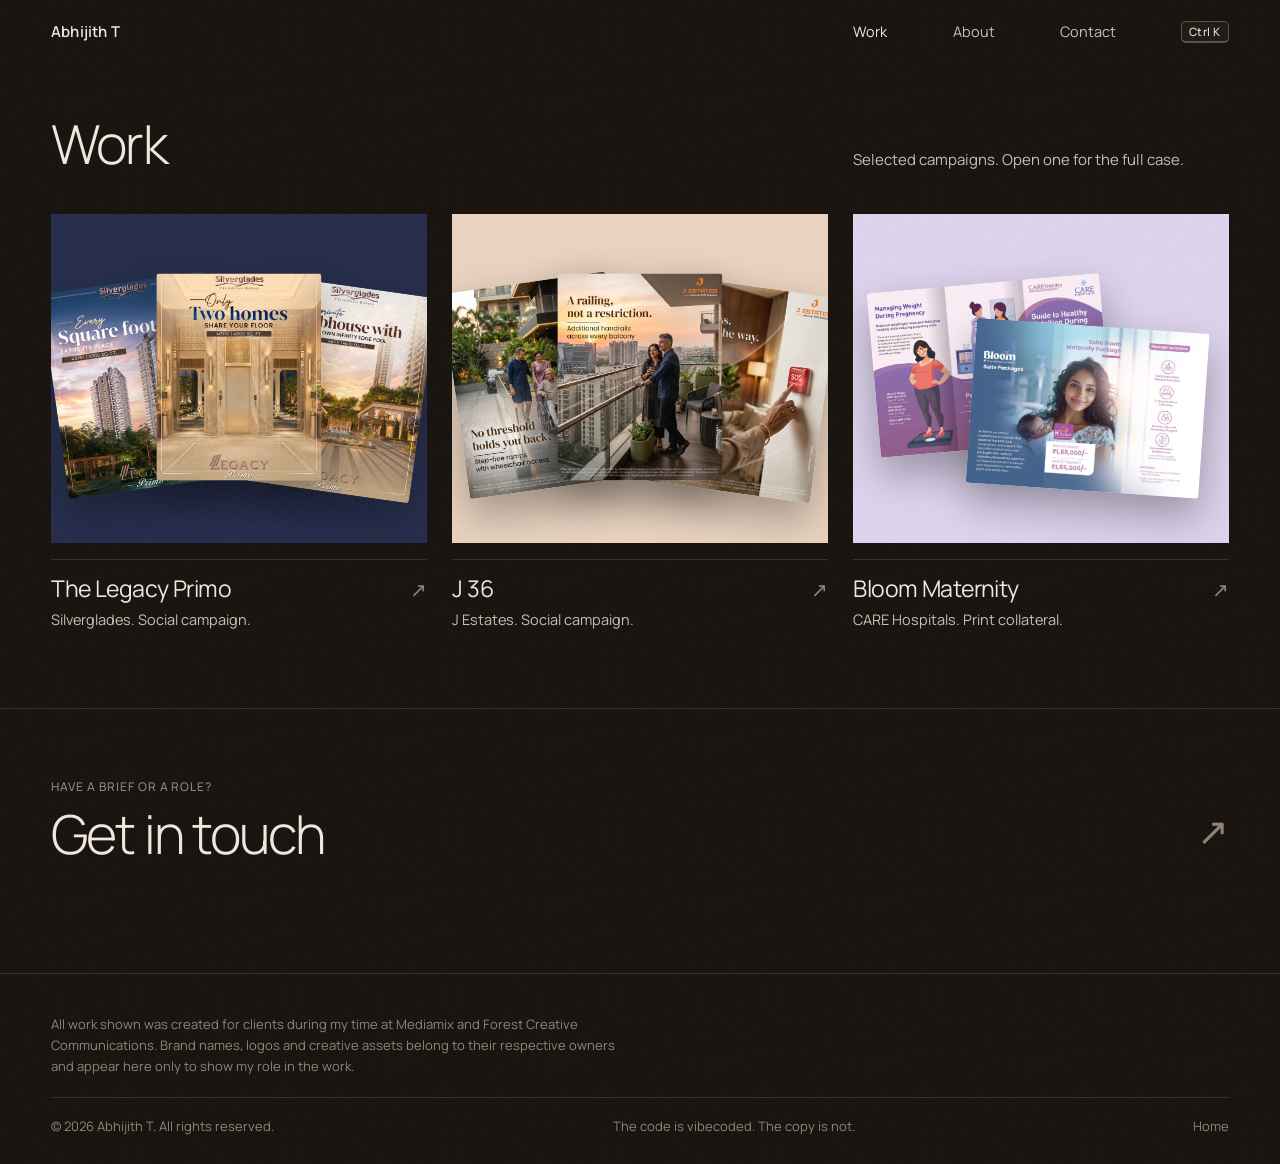
==== work.html @ d31a25fd "Redesign homepage: silk hero, Manrope type, new About, clients wall and contact Co-Authored-By: Clau" ====
<!doctype html>
<html lang="en">
<head>
<meta charset="utf-8">
<meta name="viewport" content="width=device-width, initial-scale=1, viewport-fit=cover">
<meta name="theme-color" content="#16100C">
<meta name="color-scheme" content="dark">
<title>Work | Abhijith T</title>
<meta name="description" content="Selected campaigns by Abhijith T: The Legacy Primo, J 36 and Bloom Maternity.">
<link rel="icon" href="assets/favicon.svg" type="image/svg+xml">
<link rel="preconnect" href="https://fonts.googleapis.com">
<link rel="preconnect" href="https://fonts.gstatic.com" crossorigin>
<link href="https://fonts.googleapis.com/css2?family=Manrope:wght@200..700&display=swap" rel="stylesheet">
<link rel="stylesheet" href="styles.css">
</head>
<body>

<header class="nav is-stuck" id="nav">
  <div class="wrap nav__in">
    <a href="index.html" class="mark">Abhijith T</a>
    <nav class="nav__links" aria-label="Main">
      <a href="work.html" aria-current="page">Work</a>
      <a href="index.html#about">About</a>
      <a href="index.html#contact">Contact</a>
    </nav>
  </div>
</header>

<main>
<section class="page-top">
  <div class="wrap">
    <div class="shead">
      <h1>Work</h1>
      <p>Selected campaigns. Open one for the full case.</p>
    </div>

    <div class="works">
      <a class="wcard reveal" href="work/legacy-primo.html">
        <div class="wcard__art" style="--tint:var(--t-primo)">
          <img src="assets/img/primo-1.webp" alt="" loading="lazy"><img src="assets/img/primo-2.webp" alt="" loading="lazy"><img src="assets/img/primo-5.webp" alt="" loading="lazy">
        </div>
        <div class="wcard__meta">
          <h2 class="wcard__title">The Legacy Primo</h2><span class="wcard__arrow" aria-hidden="true">&nearr;</span>
          <p class="wcard__sub">Silverglades. Social campaign.</p>
        </div>
      </a>

      <a class="wcard reveal" href="work/j-36.html">
        <div class="wcard__art" style="--tint:var(--t-j36)">
          <img src="assets/img/j36-2.webp" alt="" loading="lazy"><img src="assets/img/j36-4.webp" alt="" loading="lazy"><img src="assets/img/j36-9.webp" alt="" loading="lazy">
        </div>
        <div class="wcard__meta">
          <h2 class="wcard__title">J 36</h2><span class="wcard__arrow" aria-hidden="true">&nearr;</span>
          <p class="wcard__sub">J Estates. Social campaign.</p>
        </div>
      </a>

      <a class="wcard reveal" href="work/care-hospitals.html">
        <div class="wcard__art wcard__art--wide" style="--tint:var(--t-care)">
          <img src="assets/img/care-2.jpg" alt="" loading="lazy"><img src="assets/img/care-1.jpg" alt="" loading="lazy">
        </div>
        <div class="wcard__meta">
          <h2 class="wcard__title">Bloom Maternity</h2><span class="wcard__arrow" aria-hidden="true">&nearr;</span>
          <p class="wcard__sub">CARE Hospitals. Print collateral.</p>
        </div>
      </a>
    </div>
  </div>
</section>

<section class="section" style="margin-top:clamp(52px,6vw,80px)">
  <div class="wrap">
    <a class="nextrow" href="index.html#contact" style="border-top:0;padding-top:0">
      <span><small class="cap">Have a brief or a role?</small><b>Get in touch</b></span>
      <span class="arr" aria-hidden="true">&nearr;</span>
    </a>
  </div>
</section>
</main>

<footer class="foot">
  <div class="wrap">
    <p class="foot__note">All work shown was created for clients during my time at Mediamix and Forest Creative Communications. Brand names, logos and creative assets belong to their respective owners and appear here only to show my role in the work.</p>
    <div class="foot__bar">
      <span>&copy; <span id="year">2026</span> Abhijith T. All rights reserved.</span>
      <span>The code is vibecoded. The copy is not.</span>
      <a href="index.html">Home</a>
    </div>
  </div>
</footer>

<script src="main.js"></script>
</body>
</html>
---- styles.css ----
/* =========================================================
   Abhijith T — portfolio
   Type:    Manrope, light for display, regular for text. Never italic.
   Palette: espresso brown, cream, copper on hover only. Colour comes from the work.
   Grid:    12 columns, hairline rules, square corners.
   ========================================================= */

:root{
  --bg:#16100C;           /* espresso */
  --bg-2:#1D1611;
  --bg-3:#251C16;
  --text:#EFE7DC;         /* cream */
  --text-2:#C9BEB0;
  --muted:#8E8274;
  --line:rgba(239,231,220,.14);
  --line-2:rgba(239,231,220,.28);
  --copper:#C8794A;

  --t-primo:#232B4A;      /* campaign tints */
  --t-j36:#E9D2BF;
  --t-care:#DCD2EC;
  --tile:#F3EDE4;

  --font:"Manrope", "Helvetica Neue", Arial, sans-serif;
  --max:1280px;
  --pad:clamp(20px,4vw,56px);
  --gap:clamp(16px,2vw,28px);
  --ease:cubic-bezier(.2,.7,.1,1);
}

*,*::before,*::after{box-sizing:border-box}
html{scroll-behavior:smooth;background:var(--bg);-webkit-text-size-adjust:100%}
body{margin:0;background:var(--bg);color:var(--text);font-family:var(--font);font-weight:400;font-size:clamp(15px,1vw,16.5px);line-height:1.55;-webkit-font-smoothing:antialiased;overflow-x:hidden}
i,em,cite,address,blockquote,q{font-style:normal}
img{display:block;max-width:100%}
a{color:inherit;text-decoration:none;-webkit-tap-highlight-color:transparent}
h1,h2,h3,h4,p,dl,dd,figure,ul{margin:0}
ul{padding:0;list-style:none}
button{font:inherit;color:inherit}
::selection{background:var(--text);color:var(--bg)}
:focus-visible{outline:1px solid var(--text);outline-offset:4px}

.wrap{width:100%;max-width:var(--max);margin-inline:auto;padding-inline:var(--pad)}
.grid{display:grid;grid-template-columns:repeat(12,minmax(0,1fr));column-gap:var(--gap)}
.cap{font-size:12px;font-weight:500;letter-spacing:.08em;text-transform:uppercase;color:var(--muted)}
.display{font-weight:300;letter-spacing:-.03em;line-height:1}

/* text links: the only "buttons" on the site */
.link{display:inline-flex;align-items:center;gap:10px;padding-bottom:4px;border-bottom:1px solid var(--line-2);font-weight:500;transition:color .25s,border-color .25s}
.link:hover{color:var(--copper);border-color:var(--copper)}
.link span{transition:transform .35s var(--ease)}
.link:hover span{transform:translateX(4px)}

/* ---------- header ---------- */
.nav{position:fixed;inset:0 0 auto;z-index:50;background:transparent;transition:background .3s,border-color .3s;border-bottom:1px solid transparent}
.nav.is-stuck{background:var(--bg);border-bottom-color:var(--line)}
.nav__in{display:grid;grid-template-columns:repeat(12,minmax(0,1fr));column-gap:var(--gap);align-items:center;height:64px}
.mark{grid-column:1 / span 4;font-weight:600;font-size:15px;letter-spacing:.01em}
.nav__links{grid-column:9 / span 4;display:flex;justify-content:space-between}
.nav__links a{font-size:14.5px;color:var(--text-2);transition:color .25s}
.nav__links a:hover,.nav__links a[aria-current="page"]{color:var(--text)}

/* ---------- hero: the headline sits in a field of liquid silk that fades into the page ---------- */
.hero{position:relative;isolation:isolate;overflow:hidden;display:flex;align-items:center;min-height:min(100svh,940px);padding:120px 0 clamp(48px,6vw,80px)}
.hero__silk{position:absolute;inset:0;width:100%;height:100%;z-index:-2;animation:fade 1.6s var(--ease) .1s both}
/* shade the silk where the words sit, and let it melt into the brown at the edges */
.hero::before{content:"";position:absolute;inset:0;z-index:-1;pointer-events:none;
  background:linear-gradient(90deg,var(--bg) 0%,rgba(22,16,12,.86) 26%,rgba(22,16,12,.35) 56%,rgba(22,16,12,0) 78%),
             linear-gradient(0deg,var(--bg) 0%,rgba(22,16,12,0) 30%),
             linear-gradient(180deg,rgba(22,16,12,.75) 0%,rgba(22,16,12,0) 22%)}
.hero__in{display:flex;justify-content:space-between;align-items:flex-end;gap:40px}
.hero__text{max-width:880px}
.hero__h1{font-weight:300;font-size:clamp(32px,3.7vw,54px);line-height:1.04;letter-spacing:-.035em}
.hero__h1 > span{display:block;overflow:hidden;padding-bottom:.08em;margin-bottom:-.08em;white-space:nowrap}
.hero__h1 > span > span{display:block;transform:translateY(102%);animation:up 1s var(--ease) .15s forwards}
.hero__h1 > span:nth-child(2) > span{animation-delay:.23s}
/* letters are split by main.js; each one carries its own weight */
[data-vf] .w{display:inline-block;white-space:nowrap}
[data-vf] .ch{display:inline-block;font-weight:var(--wt,300)}
@keyframes up{to{transform:none}}
@keyframes fade{from{opacity:0;transform:translateY(10px)}to{opacity:1;transform:none}}
.hero__sub{max-width:46ch;margin-top:clamp(20px,2.2vw,28px);font-size:clamp(15px,1vw,16px);line-height:1.6;color:var(--text-2);animation:fade .9s var(--ease) .4s both}
.hero__links{display:flex;flex-wrap:wrap;align-items:center;gap:14px 30px;margin-top:clamp(24px,2.6vw,32px);animation:fade .9s var(--ease) .5s both}
.hero__tags{display:flex;flex-wrap:wrap;justify-content:flex-end;gap:8px;max-width:340px;padding-bottom:4px;
  transform:translate3d(var(--px,0),var(--py,0),0);transition:transform .9s var(--ease);animation:fade 1s var(--ease) .7s both}
.hero__tags .tag{animation:bob 6s ease-in-out infinite}
.hero__tags .tag:nth-child(2n){animation-delay:-2s}
.hero__tags .tag:nth-child(3n){animation-delay:-4s}
@keyframes bob{50%{transform:translateY(-4px)}}
.about__pic figcaption{white-space:nowrap;display:flex;justify-content:space-between;gap:16px;margin-top:10px;font-size:12px;letter-spacing:.06em;text-transform:uppercase;color:var(--muted)}
.light__hint{transition:opacity .6s}
.light__hint.is-gone{opacity:0}

/* a photograph that sits toned in the palette; light brings back its colour (WebGL in main.js) */
.light{position:relative;aspect-ratio:var(--ar);overflow:hidden;background:var(--bg-2);touch-action:pan-y;cursor:crosshair}
.light img{width:100%;height:100%;object-fit:cover;filter:brightness(.74);transition:opacity .6s}
.light canvas{position:absolute;inset:0;width:100%;height:100%}
.light.is-live img{opacity:0}


/* a whisper of film grain over the whole page, so the brown has texture */
body::after{content:"";position:fixed;inset:-50%;z-index:90;pointer-events:none;opacity:.05;
  background-image:url("data:image/svg+xml,%3Csvg xmlns='http://www.w3.org/2000/svg' width='160' height='160'%3E%3Cfilter id='n'%3E%3CfeTurbulence type='fractalNoise' baseFrequency='.9' numOctaves='2' stitchTiles='stitch'/%3E%3CfeColorMatrix values='0 0 0 0 1 0 0 0 0 1 0 0 0 0 1 0 0 0 .9 0'/%3E%3C/filter%3E%3Crect width='100%25' height='100%25' filter='url(%23n)'/%3E%3C/svg%3E")}

/* liquid glass tags */
.tag{display:inline-flex;align-items:center;gap:6px;padding:9px 15px;border-radius:100px;font-size:13px;line-height:1.1;letter-spacing:.015em;white-space:nowrap;color:#fff;
  background:rgba(255,255,255,.13);-webkit-backdrop-filter:blur(14px) saturate(150%);backdrop-filter:blur(14px) saturate(150%);
  box-shadow:inset 0 1px 0 rgba(255,255,255,.22),inset 0 0 0 1px rgba(255,255,255,.08),0 6px 20px rgba(0,0,0,.12);transition:background .3s,color .3s}
/* the quiet version, for tags sitting on the page itself */
.tag--q{padding:7px 12px;color:var(--text-2);background:rgba(239,231,220,.05);-webkit-backdrop-filter:none;backdrop-filter:none;
  box-shadow:inset 0 1px 0 rgba(239,231,220,.07),inset 0 0 0 1px rgba(239,231,220,.09)}
.tag--q:hover{color:var(--text);background:rgba(239,231,220,.1)}

/* inline labels: a muted word that opens the paragraph */
.lbl{color:var(--muted);margin-right:.1em}
.intro{margin-bottom:clamp(20px,2.4vw,30px);font-size:clamp(15px,1.1vw,16.5px);color:var(--text-2)}
.sr{position:absolute;width:1px;height:1px;padding:0;margin:-1px;overflow:hidden;clip:rect(0,0,0,0);white-space:nowrap;border:0}

/* the quick menu trigger */
.cmdk-hint{display:inline-flex;align-items:center;gap:10px;background:none;border:0;padding:0;cursor:pointer;font-size:14.5px;color:var(--muted);transition:color .25s}
.cmdk-hint:hover{color:var(--text)}
kbd{display:inline-flex;align-items:center;justify-content:center;white-space:nowrap;min-width:22px;padding:3px 7px;border:1px solid var(--line-2);border-bottom-width:2px;border-radius:5px;font:500 11.5px/1.2 var(--font);letter-spacing:.04em;color:var(--text);background:var(--bg-2)}
.nav__cmdk{display:inline-flex;align-items:center;background:none;border:0;padding:0;cursor:pointer}
.nav__cmdk kbd{transition:border-color .25s,color .25s}
.nav__cmdk:hover kbd{border-color:var(--copper);color:var(--copper)}

/* ---------- sections ---------- */
.section{padding:clamp(48px,5.4vw,76px) 0;border-top:1px solid var(--line)}
.shead{display:grid;grid-template-columns:repeat(12,minmax(0,1fr));column-gap:var(--gap);align-items:end;margin-bottom:clamp(28px,3.4vw,44px)}
.shead h1,.shead h2{grid-column:1 / span 6;font-weight:300;font-size:clamp(36px,4.2vw,60px);line-height:1;letter-spacing:-.035em}
.shead p{grid-column:9 / span 4;color:var(--text-2);font-size:15px}

/* home sections: small label on the left, content on the right */
.sec__side{grid-column:1 / span 3}
.sec__main{grid-column:5 / span 8}
.sec__head{align-items:baseline;margin-bottom:clamp(22px,2.6vw,32px)}
.sec__head p{font-size:15px;color:var(--text-2);max-width:56ch}

/* ---------- about: the story lights up as you read ---------- */
.about{align-items:start}
.about__text{grid-column:1 / span 7}
.lit{margin-top:0}
.lit p{font-size:clamp(17px,1.35vw,19.5px);line-height:1.55;letter-spacing:-.01em;font-weight:350}
.lit p + p{margin-top:.9em}
.lw{color:rgba(239,231,220,.2);transition:color .5s var(--ease)}
.lw.on{color:var(--text)}
.about__pic{grid-column:9 / span 4;position:sticky;top:96px}

.caps{margin-top:clamp(32px,3.6vw,48px);border-top:1px solid var(--line-2)}
.caps div{display:grid;grid-template-columns:minmax(0,1fr) minmax(0,3.4fr);gap:var(--gap);padding:12px 0;border-bottom:1px solid var(--line)}
.caps dt{font-size:12px;font-weight:500;letter-spacing:.08em;text-transform:uppercase;color:var(--muted);padding-top:8px}
.caps dd{display:flex;flex-wrap:wrap;gap:6px}

/* ---------- clients: one ink, optically balanced, with a cursor light ---------- */
.wall{position:relative;display:grid;grid-template-columns:repeat(8,minmax(0,1fr));border-top:1px solid var(--line);border-left:1px solid var(--line);--mx:-999px;--my:-999px}
.wall::before{content:"";position:absolute;inset:0;pointer-events:none;background:radial-gradient(260px circle at var(--mx) var(--my),rgba(200,121,74,.13),transparent 70%)}
.wall figure{position:relative;display:flex;align-items:center;justify-content:center;aspect-ratio:4/3;border-right:1px solid var(--line);border-bottom:1px solid var(--line)}
.wall img{width:var(--w);height:auto;opacity:.88;transition:opacity .35s,transform .5s var(--ease)}
.wall:hover img{opacity:.35}
.wall figure:hover img{opacity:1;transform:scale(1.05)}
.wall .ag::after{content:"Agency";position:absolute;left:10px;top:8px;font-size:10.5px;font-weight:500;letter-spacing:.07em;text-transform:uppercase;color:var(--copper)}

/* ---------- contact: one sentence, every part of it a way to reach me ---------- */
.say{font-size:clamp(16px,1.25vw,18px);line-height:1.6;letter-spacing:-.01em;font-weight:350;color:var(--text-2);max-width:52ch}
.say a{color:var(--text);background:linear-gradient(var(--copper),var(--copper)) 0 100% / 0 1px no-repeat,linear-gradient(var(--line-2),var(--line-2)) 0 100% / 100% 1px no-repeat;padding-bottom:2px;transition:color .25s,background-size .45s var(--ease)}
.say a:hover{color:var(--copper);background-size:100% 1px,100% 1px}
/* a small label that follows the cursor over the address */
.pill{position:fixed;left:0;top:0;z-index:60;padding:7px 12px;border-radius:999px;background:var(--text);color:var(--bg);font-size:12.5px;font-weight:500;pointer-events:none;opacity:0;transform:translate(-50%,-150%) scale(.8);transition:opacity .2s,transform .25s var(--ease)}
.pill.is-on{opacity:1;transform:translate(-50%,-150%) scale(1)}

/* ---------- work index + cards ---------- */
.works{display:grid;grid-template-columns:repeat(3,minmax(0,1fr));gap:var(--gap)}
.wcard{display:flex;flex-direction:column;gap:16px}
.wcard__art{position:relative;aspect-ratio:4/3.5;overflow:hidden;background:var(--tint);isolation:isolate}
.wcard__art img{position:absolute;left:50%;top:52%;width:44%;border-radius:3px;box-shadow:0 18px 40px rgba(0,0,0,.32);transition:transform .7s var(--ease)}
.wcard__art img:nth-child(1){transform:translate(-112%,-50%) rotate(-8deg)}
.wcard__art img:nth-child(2){transform:translate(-50%,-54%);z-index:2}
.wcard__art img:nth-child(3){transform:translate(12%,-48%) rotate(8deg)}
.wcard:hover .wcard__art img:nth-child(1){transform:translate(-126%,-52%) rotate(-12deg)}
.wcard:hover .wcard__art img:nth-child(2){transform:translate(-50%,-60%) scale(1.04)}
.wcard:hover .wcard__art img:nth-child(3){transform:translate(26%,-46%) rotate(12deg)}
.wcard__art--wide img{width:62%}
.wcard__art--wide img:nth-child(1){transform:translate(-72%,-62%) rotate(-5deg)}
.wcard__art--wide img:nth-child(2){transform:translate(-30%,-36%) rotate(4deg)}
.wcard:hover .wcard__art--wide img:nth-child(1){transform:translate(-80%,-66%) rotate(-8deg)}
.wcard:hover .wcard__art--wide img:nth-child(2){transform:translate(-22%,-32%) rotate(7deg) scale(1.03)}
.wcard__meta{display:grid;grid-template-columns:1fr auto;gap:4px 16px;align-items:baseline;padding-top:14px;border-top:1px solid var(--line)}
.wcard__title{font-weight:400;font-size:clamp(21px,1.8vw,27px);line-height:1.1;letter-spacing:-.025em;transition:color .25s}
.wcard__arrow{font-size:20px;color:var(--muted);transition:transform .35s var(--ease),color .25s}
.wcard__sub{grid-column:1 / -1;font-size:14.5px;color:var(--text-2)}
.wcard:hover .wcard__title{color:var(--copper)}
.wcard:hover .wcard__arrow{color:var(--copper);transform:translate(3px,-3px)}
.page-top{padding-top:clamp(100px,13vh,130px)}

/* ---------- footer ---------- */
.foot{border-top:1px solid var(--line);padding:clamp(28px,3.4vw,40px) 0 28px}
.foot__note{max-width:72ch;font-size:13px;line-height:1.6;color:var(--muted)}
.foot__bar{display:flex;flex-wrap:wrap;justify-content:space-between;gap:8px 24px;margin-top:20px;padding-top:18px;border-top:1px solid var(--line);font-size:13px;color:var(--muted)}
.foot a:hover{color:var(--text)}

/* ---------- reveal ---------- */
.reveal{opacity:0;transform:translateY(16px);transition:opacity .8s var(--ease),transform .8s var(--ease)}
.reveal.in{opacity:1;transform:none}

/* =========================================================
   CASE STUDY PAGES
   ========================================================= */
.case-hero{padding:clamp(100px,13vh,130px) 0 clamp(28px,3.4vw,44px)}
.backlink{display:inline-flex;gap:8px;font-size:14.5px;color:var(--muted);margin-bottom:clamp(22px,2.6vw,34px);transition:color .25s}
.backlink:hover{color:var(--text)}
.case-hero__top{align-items:end}
.case-hero__top > div{grid-column:1 / span 7}
.case-hero__lead{grid-column:9 / span 4;font-size:clamp(16px,1.2vw,18px);color:var(--text-2)}
.case-hero__client{margin-bottom:12px}
.case-hero__title{font-weight:300;font-size:clamp(40px,6vw,90px);line-height:1;letter-spacing:-.04em}
.facts{display:grid;grid-template-columns:repeat(4,minmax(0,1fr));gap:var(--gap);margin-top:clamp(28px,3.4vw,44px);padding-top:16px;border-top:1px solid var(--line)}
.facts dt{font-size:12px;font-weight:500;letter-spacing:.08em;text-transform:uppercase;color:var(--muted);margin-bottom:4px}
.facts dd{font-size:15px}

.gallery{background:var(--tint,var(--bg-2));padding:clamp(14px,3vw,44px)}
.gallery__grid{display:grid;grid-template-columns:repeat(var(--cols,3),minmax(0,1fr));gap:clamp(10px,1.4vw,18px)}
.gallery figure{cursor:zoom-in}
.gallery img{width:100%;border-radius:3px;box-shadow:0 14px 36px rgba(0,0,0,.25);transition:transform .6s var(--ease)}
.gallery figure:hover img{transform:translateY(-4px)}
.gallery figcaption{margin-top:10px;font-size:13.5px;color:var(--cap,#3a3029)}
.gallery--dark{--cap:rgba(239,231,220,.72)}
.gallery__grid--5{--cols:6}
.gallery__grid--5 figure{grid-column:span 2}
.gallery__grid--5 figure:nth-child(-n+2){grid-column:span 3}

.story{display:grid;grid-template-columns:repeat(3,minmax(0,1fr));gap:var(--gap)}
.story article{padding-top:16px;border-top:1px solid var(--line-2)}
.story h2{font-size:12px;font-weight:500;letter-spacing:.08em;text-transform:uppercase;color:var(--muted);margin-bottom:14px}
.story p{color:var(--text-2);margin-bottom:.8em}
.story p:last-child{margin-bottom:0}
.story .pull{color:var(--text);font-size:clamp(17px,1.3vw,19px);line-height:1.4}

.nextrow{display:grid;grid-template-columns:1fr auto;align-items:end;gap:20px;padding:clamp(28px,3.4vw,44px) 0;border-top:1px solid var(--line)}
.nextrow small{display:block;margin-bottom:10px}
.nextrow b{font-weight:300;font-size:clamp(30px,4.2vw,62px);line-height:1;letter-spacing:-.035em;transition:color .25s}
.nextrow .arr{font-size:clamp(28px,3vw,44px);color:var(--muted);transition:transform .35s var(--ease),color .25s}
.nextrow:hover b,.nextrow:hover .arr{color:var(--copper)}
.nextrow:hover .arr{transform:translate(6px,-6px)}

/* ---------- lightbox ---------- */
.lightbox{position:fixed;inset:0;z-index:70;background:rgba(22,16,12,.96);display:flex;align-items:center;justify-content:center;padding:clamp(16px,4vw,56px);opacity:0;transition:opacity .3s}
.lightbox[hidden]{display:none}
.lightbox.is-open{opacity:1}
.lightbox img{max-width:100%;max-height:100%;object-fit:contain}
.lightbox__close{position:absolute;top:18px;right:var(--pad);background:none;border:0;border-bottom:1px solid var(--line-2);padding:0 0 4px;cursor:pointer;font-size:14px;font-weight:500;color:var(--text)}

/* ---------- tablet ---------- */
@media (max-width:1024px){
  .hero__tags{display:none}
  .hero__h1 > span{white-space:normal}
  .about__text{grid-column:1 / span 7}
  .about__pic{grid-column:8 / span 5;top:76px}
  .sec__side{grid-column:1 / span 4}
  .sec__main{grid-column:5 / span 8}
  .wall{grid-template-columns:repeat(4,minmax(0,1fr))}
  .wall figure{aspect-ratio:16/10}
  .wall img{width:calc(var(--w) * .9)}
  .wall .ag{padding-top:14px}
  .wall .ag::after{top:6px;left:7px;font-size:9px}
  .shead p{grid-column:7 / span 6}
  .story{grid-template-columns:1fr;row-gap:28px}
  .case-hero__top > div,.case-hero__lead{grid-column:1 / -1}
  .case-hero__lead{margin-top:18px}
}

/* ---------- phone ---------- */
@media (max-width:760px){
  .nav__in{height:58px}
  .mark{grid-column:1 / span 5}
  .nav__links{grid-column:6 / span 7;justify-content:flex-end;gap:20px}
  /* on phones the silk fills the screen and the words settle at the bottom, over the darkest part */
  .hero{min-height:88svh;align-items:flex-end;padding:96px 0 36px}
  .hero::before{background:linear-gradient(0deg,var(--bg) 0%,rgba(22,16,12,.9) 30%,rgba(22,16,12,0) 62%,rgba(22,16,12,0) 86%,rgba(22,16,12,.45) 100%)}
  /* on phones the headline flows as one sentence, so it breaks where the words want to */
  .hero__h1{font-size:clamp(30px,8.6vw,40px);animation:fade .8s var(--ease) .1s both}
  .hero__h1 > span,.hero__h1 > span > span{display:inline;overflow:visible;padding:0;margin:0;transform:none;animation:none;white-space:normal}
  .hero__h1 > span:first-child::after{content:" "}
  .hero__sub{font-size:16px}
  .cmdk-hint{display:none}
  /* about stacks as: label, story, photo, capabilities */
  .about__text{display:contents}
  .about > *,.about__text > *{grid-column:1 / -1}
  .about__text h2{order:1}
  .lit{order:2;margin-top:14px}
  .lit p{font-size:17.5px}
  .about__pic{order:3;position:relative;top:0;margin-top:28px}
  .caps{order:4}
  .caps div{grid-template-columns:1fr;gap:4px}
  .shead h1,.shead h2,.shead p{grid-column:1 / -1}
  .shead p{margin-top:12px}
  .sec__side,.sec__main{grid-column:1 / -1}
  .sec__head h2,#contact h2{margin-bottom:12px}
  .works{grid-template-columns:1fr;row-gap:36px}
  .facts{grid-template-columns:repeat(2,minmax(0,1fr));row-gap:16px}
  .gallery__grid,.gallery__grid--5{--cols:2}
  .gallery__grid--5 figure,.gallery__grid--5 figure:nth-child(-n+2){grid-column:auto}
  .gallery--wide .gallery__grid{--cols:1}
  .gallery figcaption{font-size:12.5px}
  .foot__bar{flex-direction:column}
}
@media (max-width:400px){
  .nav__links{gap:16px}
  .wall img{width:var(--w)}
}
@media (prefers-reduced-motion:reduce){
  *,*::before,*::after{animation-duration:.001ms!important;transition-duration:.001ms!important}
  .reveal{opacity:1;transform:none}
  .hero__h1 > span > span{transform:none}
}

/* =========================================================
   QUICK MENU (Ctrl K / Cmd K), injected by main.js on every page
   ========================================================= */
.cmdk{position:fixed;inset:0;z-index:80;display:flex;align-items:flex-start;justify-content:center;padding:clamp(72px,16vh,160px) 16px 16px;background:rgba(12,8,6,.62);-webkit-backdrop-filter:blur(6px);backdrop-filter:blur(6px);opacity:0;transition:opacity .2s}
.cmdk[hidden]{display:none}
.cmdk.is-open{opacity:1}
.cmdk__box{width:min(600px,100%);background:var(--bg-2);border:1px solid var(--line-2);border-radius:12px;box-shadow:0 30px 80px rgba(0,0,0,.55);overflow:hidden;transform:translateY(-8px) scale(.985);transition:transform .25s var(--ease)}
.cmdk.is-open .cmdk__box{transform:none}
.cmdk__top{display:flex;align-items:center;gap:12px;padding:0 18px;border-bottom:1px solid var(--line)}
.cmdk__top svg{flex:none;color:var(--muted)}
.cmdk__in{flex:1;min-width:0;height:56px;background:none;border:0;outline:0;font:400 16px var(--font);color:var(--text)}
.cmdk__in::placeholder{color:var(--muted)}
.cmdk__list{max-height:min(380px,52vh);overflow-y:auto;padding:8px;overscroll-behavior:contain}
.cmdk__group{padding:10px 10px 6px;font-size:11px;font-weight:500;letter-spacing:.08em;text-transform:uppercase;color:var(--muted)}
.cmdk__item{display:flex;align-items:center;justify-content:space-between;gap:16px;width:100%;padding:11px 10px;border:0;border-radius:7px;background:none;text-align:left;cursor:pointer;font-size:15px;color:var(--text-2)}
.cmdk__item small{font-size:13px;color:var(--muted);white-space:nowrap}
.cmdk__item[aria-selected="true"]{background:var(--bg-3);color:var(--text)}
.cmdk__item[aria-selected="true"] small{color:var(--copper)}
.cmdk__empty{padding:22px 10px;font-size:14.5px;color:var(--muted)}
.cmdk__foot{display:flex;gap:18px;padding:10px 18px;border-top:1px solid var(--line);font-size:12px;color:var(--muted)}
.cmdk__foot kbd{margin-right:4px;padding:1px 5px;font-size:10.5px}
.toast{position:fixed;left:50%;bottom:28px;z-index:90;transform:translate(-50%,16px);opacity:0;padding:10px 16px;border:1px solid var(--line-2);border-radius:999px;background:var(--bg-2);font-size:14px;transition:opacity .25s,transform .3s var(--ease);pointer-events:none}
.toast.is-on{opacity:1;transform:translate(-50%,0)}
@media (max-width:760px){
  .cmdk__foot{display:none}
  .cmdk__item small{display:none}
}
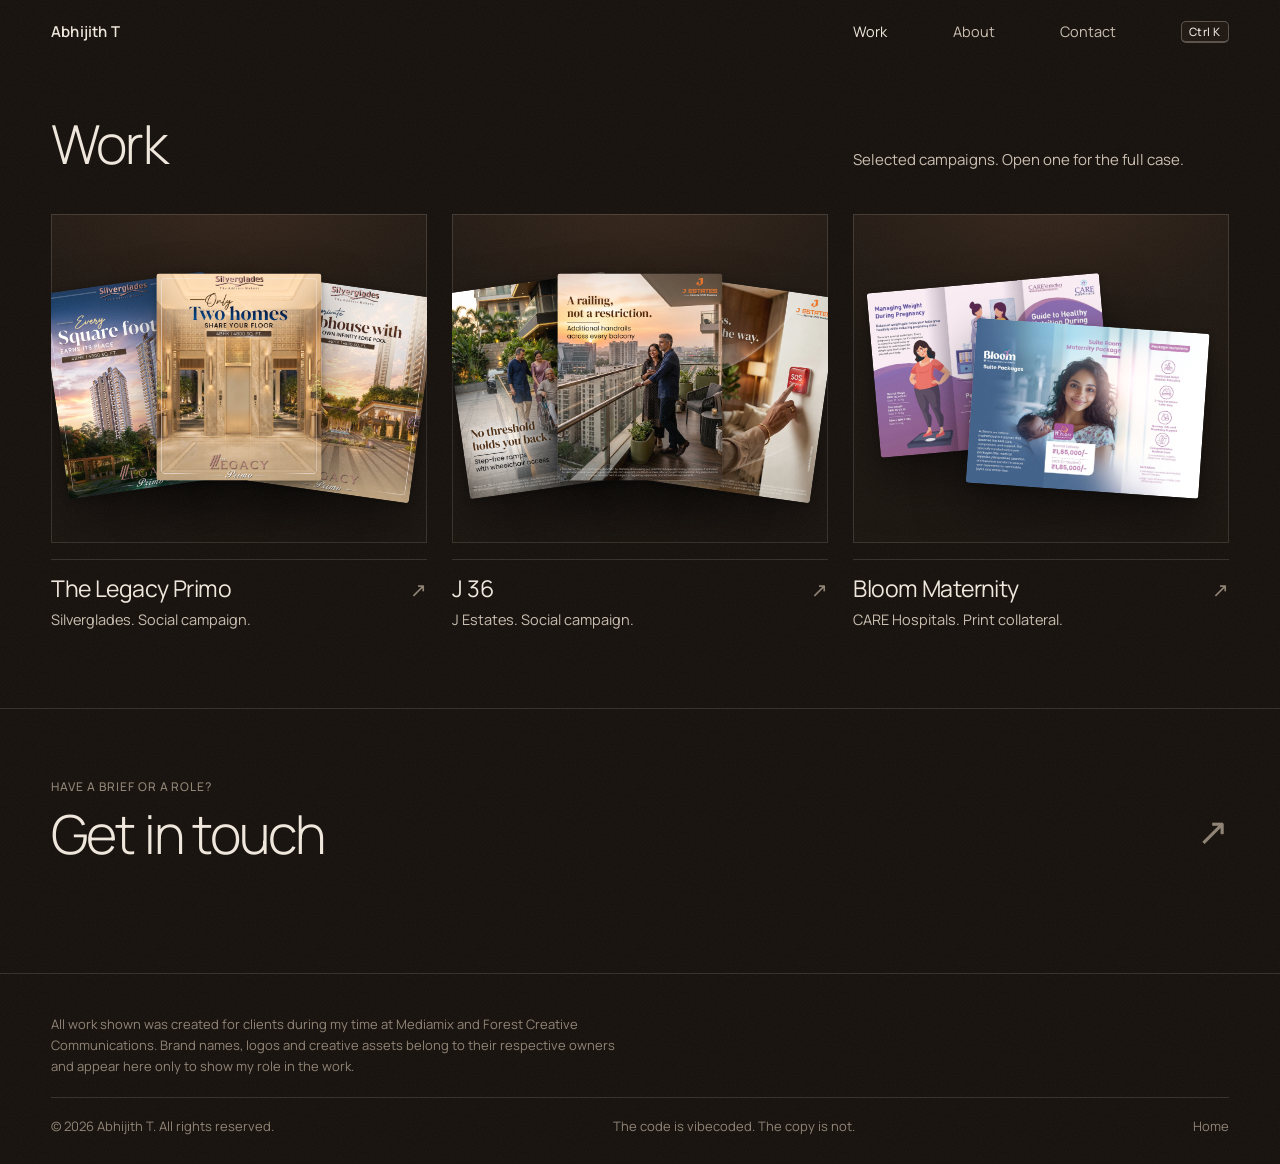
==== commit c87af5b6: "Rewrite case studies around problem, decision and annotated lines; one espresso stage for all work C" ====
--- a/work.html
+++ b/work.html
@@ -20,8 +20,8 @@
     <a href="index.html" class="mark">Abhijith T</a>
     <nav class="nav__links" aria-label="Main">
       <a href="work.html" aria-current="page">Work</a>
-      <a href="index.html#about">About</a>
-      <a href="index.html#contact">Contact</a>
+      <a href="about.html">About</a>
+      <a href="about.html#contact">Contact</a>
     </nav>
   </div>
 </header>
@@ -36,7 +36,7 @@
 
     <div class="works">
       <a class="wcard reveal" href="work/legacy-primo.html">
-        <div class="wcard__art" style="--tint:var(--t-primo)">
+        <div class="wcard__art">
           <img src="assets/img/primo-1.webp" alt="" loading="lazy"><img src="assets/img/primo-2.webp" alt="" loading="lazy"><img src="assets/img/primo-5.webp" alt="" loading="lazy">
         </div>
         <div class="wcard__meta">
@@ -46,7 +46,7 @@
       </a>
 
       <a class="wcard reveal" href="work/j-36.html">
-        <div class="wcard__art" style="--tint:var(--t-j36)">
+        <div class="wcard__art">
           <img src="assets/img/j36-2.webp" alt="" loading="lazy"><img src="assets/img/j36-4.webp" alt="" loading="lazy"><img src="assets/img/j36-9.webp" alt="" loading="lazy">
         </div>
         <div class="wcard__meta">
@@ -56,7 +56,7 @@
       </a>
 
       <a class="wcard reveal" href="work/care-hospitals.html">
-        <div class="wcard__art wcard__art--wide" style="--tint:var(--t-care)">
+        <div class="wcard__art wcard__art--wide">
           <img src="assets/img/care-2.jpg" alt="" loading="lazy"><img src="assets/img/care-1.jpg" alt="" loading="lazy">
         </div>
         <div class="wcard__meta">
@@ -70,7 +70,7 @@
 
 <section class="section" style="margin-top:clamp(52px,6vw,80px)">
   <div class="wrap">
-    <a class="nextrow" href="index.html#contact" style="border-top:0;padding-top:0">
+    <a class="nextrow" href="about.html#contact" style="border-top:0;padding-top:0">
       <span><small class="cap">Have a brief or a role?</small><b>Get in touch</b></span>
       <span class="arr" aria-hidden="true">&nearr;</span>
     </a>
--- a/styles.css
+++ b/styles.css
@@ -16,9 +16,8 @@
   --line-2:rgba(239,231,220,.28);
   --copper:#C8794A;
 
-  --t-primo:#232B4A;      /* campaign tints */
-  --t-j36:#E9D2BF;
-  --t-care:#DCD2EC;
+  /* the stage every piece of work sits on: one surface, warm light from above */
+  --stage:radial-gradient(90% 70% at 50% -10%,rgba(200,121,74,.13),rgba(200,121,74,0) 65%),linear-gradient(180deg,#211913,#1A140F);
   --tile:#F3EDE4;
 
   --font:"Manrope", "Helvetica Neue", Arial, sans-serif;
@@ -136,20 +135,58 @@
 .sec__head{align-items:baseline;margin-bottom:clamp(22px,2.6vw,32px)}
 .sec__head p{font-size:15px;color:var(--text-2);max-width:56ch}
 
-/* ---------- about: the story lights up as you read ---------- */
+/* ---------- about: photograph and story side by side, top-aligned ---------- */
 .about{align-items:start}
-.about__text{grid-column:1 / span 7}
-.lit{margin-top:0}
-.lit p{font-size:clamp(17px,1.35vw,19.5px);line-height:1.55;letter-spacing:-.01em;font-weight:350}
-.lit p + p{margin-top:.9em}
-.lw{color:rgba(239,231,220,.2);transition:color .5s var(--ease)}
-.lw.on{color:var(--text)}
-.about__pic{grid-column:9 / span 4;position:sticky;top:96px}
-
-.caps{margin-top:clamp(32px,3.6vw,48px);border-top:1px solid var(--line-2)}
-.caps div{display:grid;grid-template-columns:minmax(0,1fr) minmax(0,3.4fr);gap:var(--gap);padding:12px 0;border-bottom:1px solid var(--line)}
-.caps dt{font-size:12px;font-weight:500;letter-spacing:.08em;text-transform:uppercase;color:var(--muted);padding-top:8px}
-.caps dd{display:flex;flex-wrap:wrap;gap:6px}
+.about__pic{grid-column:1 / span 4}
+.about__text{grid-column:6 / span 6;padding-top:4px}
+.about__lbl{margin:0 0 18px;font-size:11.5px;font-weight:600;letter-spacing:.12em;text-transform:uppercase;color:var(--copper)}
+.lit p{font-size:clamp(15px,1.05vw,16px);line-height:1.8;font-weight:400;color:var(--text-2)}
+.lit p + p{margin-top:1.1em}
+.lw{color:rgba(239,231,220,.22);transition:color .5s var(--ease)}
+.lw.on{color:var(--text-2)}
+
+
+/* ---------- homepage: the hero is the whole page ---------- */
+.hero--home{min-height:100svh;padding-bottom:110px}
+.homebar{position:absolute;left:0;right:0;bottom:0;z-index:2;display:flex;justify-content:space-between;align-items:center;gap:12px 24px;flex-wrap:wrap;padding-top:18px;padding-bottom:22px;font-size:13.5px;color:var(--text-2);animation:fade 1s var(--ease) .8s both}
+.homebar::before{content:"";position:absolute;left:var(--pad);right:var(--pad);top:0;height:1px;background:var(--line)}
+.homebar a{transition:color .25s}
+.homebar a:hover{color:var(--copper)}
+.homebar__r{display:flex;gap:24px;align-items:center}
+.homebar__c{color:var(--muted)}
+
+/* ---------- about page ---------- */
+.page-first{border-top:0;padding-top:clamp(108px,14vh,140px)}
+
+/* ---------- expertise: four rings around the brand, each turning at its own pace ---------- */
+.xp2 .grid{align-items:center}
+.xp2__side{grid-column:1 / span 4}
+.xp2__main{grid-column:5 / span 8;display:flex;justify-content:center}
+.xp2__intro{font-size:15px;line-height:1.7;color:var(--text-2);max-width:34ch}
+.xpl-list{margin:28px 0 0;padding:0;list-style:none;border-top:1px solid var(--line)}
+.xpl{display:flex;align-items:baseline;justify-content:space-between;gap:16px;flex-wrap:wrap;padding:14px 0;border-bottom:1px solid var(--line);cursor:default}
+.xpl__n{font-weight:300;font-size:clamp(22px,2vw,28px);letter-spacing:-.03em;color:var(--text-2);transition:color .35s,font-weight .35s}
+.xpl__l{font-size:13px;color:var(--muted);transition:color .35s}
+.xpl__s{display:none}
+.xpl.is-on .xpl__n{color:var(--text);font-weight:500}
+.xpl.is-on .xpl__l{color:var(--copper)}
+
+/* the system is drawn at a fixed size and scaled to fit (main.js sets --k) */
+.sys{position:relative;flex:none;width:760px;height:760px;margin:calc((var(--k,1) - 1) * 380px);transform:scale(var(--k,1))}
+.ring{position:absolute;left:50%;top:50%;width:calc(var(--r) * 2);height:calc(var(--r) * 2);margin:calc(var(--r) * -1) 0 0 calc(var(--r) * -1);border:1px solid var(--line);border-radius:50%;transition:border-color .5s,opacity .5s}
+.ring ul{position:absolute;inset:0;margin:0;padding:0;list-style:none;animation:spin var(--t) linear infinite var(--dir)}
+.ring li{position:absolute;left:50%;top:50%;transform:rotate(calc(var(--i) * 360deg / var(--n))) translateY(calc(var(--r) * -1)) rotate(calc(var(--i) * -360deg / var(--n)))}
+.ring span{display:block;transform:translate(-50%,-50%)}
+.ring em{display:block;font-style:normal;white-space:nowrap;padding:3px 10px;font-size:13px;color:var(--text-2);background:var(--bg);animation:spin var(--t) linear infinite var(--cdir);transition:color .4s}
+@keyframes spin{to{transform:rotate(360deg)}}
+.sys__core{position:absolute;left:50%;top:50%;transform:translate(-50%,-50%);display:flex;flex-direction:column;align-items:center;gap:10px;font-size:10.5px;font-weight:600;letter-spacing:.14em;text-transform:uppercase;color:var(--copper)}
+.sys__core i{width:12px;height:12px;border-radius:50%;background:var(--copper);box-shadow:0 0 0 0 rgba(200,121,74,.5);animation:pulse 2.6s infinite}
+@keyframes pulse{70%{box-shadow:0 0 0 12px rgba(200,121,74,0)}100%{box-shadow:0 0 0 0 rgba(200,121,74,0)}}
+/* one ring in focus at a time */
+.sys.has-on .ring{opacity:.28}
+.sys.has-on .ring.is-on{opacity:1;border-color:rgba(200,121,74,.55)}
+.sys.has-on .ring.is-on em{color:var(--text)}
+.sys:hover .ring ul,.sys:hover .ring em{animation-play-state:paused}
 
 /* ---------- clients: one ink, optically balanced, with a cursor light ---------- */
 .wall{position:relative;display:grid;grid-template-columns:repeat(8,minmax(0,1fr));border-top:1px solid var(--line);border-left:1px solid var(--line);--mx:-999px;--my:-999px}
@@ -171,8 +208,10 @@
 /* ---------- work index + cards ---------- */
 .works{display:grid;grid-template-columns:repeat(3,minmax(0,1fr));gap:var(--gap)}
 .wcard{display:flex;flex-direction:column;gap:16px}
-.wcard__art{position:relative;aspect-ratio:4/3.5;overflow:hidden;background:var(--tint);isolation:isolate}
-.wcard__art img{position:absolute;left:50%;top:52%;width:44%;border-radius:3px;box-shadow:0 18px 40px rgba(0,0,0,.32);transition:transform .7s var(--ease)}
+.wcard__art{position:relative;aspect-ratio:4/3.5;overflow:hidden;background:var(--stage);box-shadow:inset 0 0 0 1px var(--line);isolation:isolate}
+.wcard__art::before{content:"";position:absolute;inset:0;z-index:-1;background:radial-gradient(70% 55% at 50% 45%,rgba(200,121,74,.14),transparent 70%);opacity:0;transition:opacity .7s var(--ease)}
+.wcard:hover .wcard__art::before{opacity:1}
+.wcard__art img{position:absolute;left:50%;top:52%;width:44%;border-radius:3px;box-shadow:0 24px 48px rgba(0,0,0,.5),0 2px 6px rgba(0,0,0,.3);transition:transform .7s var(--ease)}
 .wcard__art img:nth-child(1){transform:translate(-112%,-50%) rotate(-8deg)}
 .wcard__art img:nth-child(2){transform:translate(-50%,-54%);z-index:2}
 .wcard__art img:nth-child(3){transform:translate(12%,-48%) rotate(8deg)}
@@ -217,23 +256,32 @@
 .facts dt{font-size:12px;font-weight:500;letter-spacing:.08em;text-transform:uppercase;color:var(--muted);margin-bottom:4px}
 .facts dd{font-size:15px}
 
-.gallery{background:var(--tint,var(--bg-2));padding:clamp(14px,3vw,44px)}
+.gallery{background:var(--stage);box-shadow:inset 0 0 0 1px var(--line);padding:clamp(14px,3vw,44px)}
 .gallery__grid{display:grid;grid-template-columns:repeat(var(--cols,3),minmax(0,1fr));gap:clamp(10px,1.4vw,18px)}
 .gallery figure{cursor:zoom-in}
-.gallery img{width:100%;border-radius:3px;box-shadow:0 14px 36px rgba(0,0,0,.25);transition:transform .6s var(--ease)}
+.gallery img{width:100%;border-radius:3px;box-shadow:0 20px 44px rgba(0,0,0,.45),0 2px 6px rgba(0,0,0,.25);transition:transform .6s var(--ease)}
 .gallery figure:hover img{transform:translateY(-4px)}
-.gallery figcaption{margin-top:10px;font-size:13.5px;color:var(--cap,#3a3029)}
-.gallery--dark{--cap:rgba(239,231,220,.72)}
+.gallery figcaption{margin-top:12px;font-size:13.5px;color:var(--text-2)}
 .gallery__grid--5{--cols:6}
 .gallery__grid--5 figure{grid-column:span 2}
 .gallery__grid--5 figure:nth-child(-n+2){grid-column:span 3}
 
-.story{display:grid;grid-template-columns:repeat(3,minmax(0,1fr));gap:var(--gap)}
-.story article{padding-top:16px;border-top:1px solid var(--line-2)}
-.story h2{font-size:12px;font-weight:500;letter-spacing:.08em;text-transform:uppercase;color:var(--muted);margin-bottom:14px}
-.story p{color:var(--text-2);margin-bottom:.8em}
-.story p:last-child{margin-bottom:0}
-.story .pull{color:var(--text);font-size:clamp(17px,1.3vw,19px);line-height:1.4}
+/* case study: a small label on the left, the writing on the right */
+.cs{padding:clamp(40px,5vw,72px) 0 0}
+.cs__row{display:grid;grid-template-columns:repeat(12,minmax(0,1fr));column-gap:var(--gap);padding:clamp(26px,3vw,40px) 0;border-top:1px solid var(--line)}
+.cs__label{grid-column:1 / span 3;font-size:11.5px;font-weight:600;letter-spacing:.12em;text-transform:uppercase;color:var(--copper);padding-top:4px}
+.cs__body{grid-column:5 / span 7}
+.cs__body > p{max-width:60ch;font-size:clamp(15.5px,1.1vw,17px);line-height:1.75;color:var(--text-2)}
+.cs__body > p + p{margin-top:1em}
+.cs__pull{margin-bottom:16px;font-weight:300;font-size:clamp(24px,2.4vw,34px)!important;line-height:1.2!important;letter-spacing:-.025em;color:var(--text)!important}
+/* the lines as they ran, each with a short note on what it is doing */
+.cs__lines{margin:0;padding:0;list-style:none}
+.cs__lines li{padding:18px 0;border-bottom:1px solid var(--line)}
+.cs__lines li:first-child{padding-top:0}
+.cs__lines li:last-child{border-bottom:0;padding-bottom:0}
+.cs__lines q{display:block;quotes:none;font-weight:300;font-size:clamp(20px,1.9vw,27px);line-height:1.25;letter-spacing:-.02em;color:var(--text)}
+.cs__lines q::before{content:"";display:inline-block;width:6px;height:6px;margin:0 12px 5px 0;background:var(--copper);transform:rotate(45deg)}
+.cs__lines p{margin-top:8px;max-width:58ch;font-size:14.5px;line-height:1.7;color:var(--text-2)}
 
 .nextrow{display:grid;grid-template-columns:1fr auto;align-items:end;gap:20px;padding:clamp(28px,3.4vw,44px) 0;border-top:1px solid var(--line)}
 .nextrow small{display:block;margin-bottom:10px}
@@ -253,8 +301,10 @@
 @media (max-width:1024px){
   .hero__tags{display:none}
   .hero__h1 > span{white-space:normal}
-  .about__text{grid-column:1 / span 7}
-  .about__pic{grid-column:8 / span 5;top:76px}
+  .about__pic{grid-column:1 / span 5}
+  .about__text{grid-column:7 / span 6}
+  .xp2__side{grid-column:1 / -1}
+  .xp2__main{grid-column:1 / -1;margin-top:24px}
   .sec__side{grid-column:1 / span 4}
   .sec__main{grid-column:5 / span 8}
   .wall{grid-template-columns:repeat(4,minmax(0,1fr))}
@@ -263,7 +313,8 @@
   .wall .ag{padding-top:14px}
   .wall .ag::after{top:6px;left:7px;font-size:9px}
   .shead p{grid-column:7 / span 6}
-  .story{grid-template-columns:1fr;row-gap:28px}
+  .cs__label{grid-column:1 / -1;margin-bottom:14px}
+  .cs__body{grid-column:1 / -1}
   .case-hero__top > div,.case-hero__lead{grid-column:1 / -1}
   .case-hero__lead{margin-top:18px}
 }
@@ -275,6 +326,9 @@
   .nav__links{grid-column:6 / span 7;justify-content:flex-end;gap:20px}
   /* on phones the silk fills the screen and the words settle at the bottom, over the darkest part */
   .hero{min-height:88svh;align-items:flex-end;padding:96px 0 36px}
+  .hero--home{min-height:100svh;padding-bottom:132px}
+  .homebar{font-size:13px;row-gap:8px;padding-bottom:20px}
+  .homebar__r{gap:18px}
   .hero::before{background:linear-gradient(0deg,var(--bg) 0%,rgba(22,16,12,.9) 30%,rgba(22,16,12,0) 62%,rgba(22,16,12,0) 86%,rgba(22,16,12,.45) 100%)}
   /* on phones the headline flows as one sentence, so it breaks where the words want to */
   .hero__h1{font-size:clamp(30px,8.6vw,40px);animation:fade .8s var(--ease) .1s both}
@@ -282,15 +336,17 @@
   .hero__h1 > span:first-child::after{content:" "}
   .hero__sub{font-size:16px}
   .cmdk-hint{display:none}
-  /* about stacks as: label, story, photo, capabilities */
-  .about__text{display:contents}
-  .about > *,.about__text > *{grid-column:1 / -1}
-  .about__text h2{order:1}
-  .lit{order:2;margin-top:14px}
-  .lit p{font-size:17.5px}
-  .about__pic{order:3;position:relative;top:0;margin-top:28px}
-  .caps{order:4}
-  .caps div{grid-template-columns:1fr;gap:4px}
+  /* about stacks: photo, then the story */
+  .about__pic,.about__text{grid-column:1 / -1}
+  .about__pic{width:78%;margin-bottom:28px}
+  .lit p{font-size:15px}
+  .xp2__side,.xp2__main{grid-column:1 / -1}
+  .xp2__main{display:none}
+  .xpl{display:block}
+  .xpl__l{display:block;margin-top:4px}
+  .xpl__s{display:flex;flex-wrap:wrap;gap:2px 0;margin:10px 0 0;padding:0;list-style:none}
+  .xpl__s li{font-size:13.5px;color:var(--text-2)}
+  .xpl__s li:not(:last-child)::after{content:"/";margin:0 8px;color:var(--muted)}
   .shead h1,.shead h2,.shead p{grid-column:1 / -1}
   .shead p{margin-top:12px}
   .sec__side,.sec__main{grid-column:1 / -1}
@@ -308,6 +364,7 @@
   .wall img{width:var(--w)}
 }
 @media (prefers-reduced-motion:reduce){
+  .ring ul,.ring em{animation:none!important}
   *,*::before,*::after{animation-duration:.001ms!important;transition-duration:.001ms!important}
   .reveal{opacity:1;transform:none}
   .hero__h1 > span > span{transform:none}
